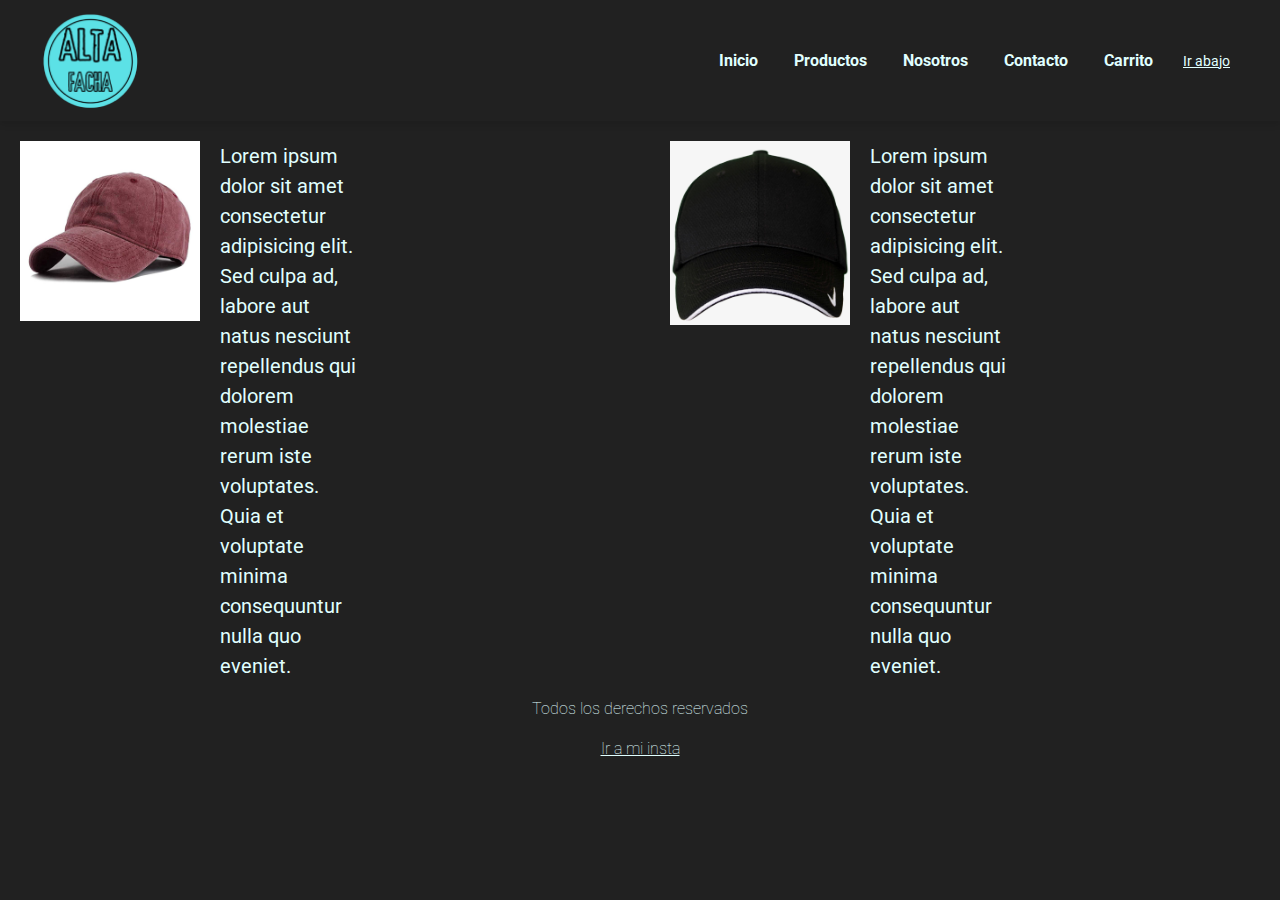
==== index.html @ fb7407e7 "archivos del proyecto" ====
<!DOCTYPE html>
<html lang="es">
<head>
    <meta charset="UTF-8">
    <meta name="viewport" content="width=device-width, initial-scale=1.0">
    
    <!-- link de tipografia -->
    <link rel="preconnect" href="https://fonts.googleapis.com">
    <link rel="preconnect" href="https://fonts.gstatic.com" crossorigin>
    <link href="https://fonts.googleapis.com/css2?family=Roboto:ital,wght@0,100;0,300;0,400;0,500;0,700;0,900;1,100;1,300;1,400;1,500;1,700;1,900&display=swap" rel="stylesheet">
    <!--link BT-->
    <link href="https://cdn.jsdelivr.net/npm/bootstrap@5.3.3/dist/css/bootstrap.min.css" rel="stylesheet" integrity="sha384-QWTKZyjpPEjISv5WaRU9OFeRpok6YctnYmDr5pNlyT2bRjXh0JMhjY6hW+ALEwIH" crossorigin="anonymous">
    
    <!-- link de css -->
    <link rel="stylesheet" href="./css/style.css">
    <title>Inicio</title>
</head>
<body>
    <header>
         <!-- imagen logo -->
         <div class="logo-container">
            <img src="./img/Alta-pinta.png" alt="Logo">
        </div>
        <!-- barra de navegacion -->
        <nav class="navbar navbar-expand-lg">
            <div class="container-fluid">
            <button class="navbar-toggler" type="button" data-bs-toggle="collapse" data-bs-target="#navbarNav" aria-controls="navbarNav" aria-expanded="false" aria-label="Toggle navigation">
                <span class="navbar-toggler-icon bg-color-white"></span>
            </button>
            <div class="collapse navbar-collapse" id="navbarNav">
                <ul class="navbar-nav">
                <li class="nav-item">
                    <a class="nav-link" href="./index.html">Inicio</a>
                </li>
                <li class="nav-item">
                    <a class="nav-link" href="./pages/productos.html">Productos</a>
                </li>
                <li class="nav-item">
                    <a class="nav-link" href="./pages/nosotros.html">Nosotros</a>
                </li>
                <li class="nav-item">
                    <a class="nav-link" href="./pages/contactos.html">Contacto</a>
                </li>
                <li class="nav-item">
                    <a class="nav-link" href="./pages/carrito.html">Carrito</a>
                </li>
                </ul>
            </div>
            </div>
        </nav>
        
        <!-- boton ir abajo-->
        <div class="scroll-link">
            <a href="#footer">Ir abajo</a>
        </div>
    </header>
    
<main class="main-index">
    <div class="primerimagen">
        <img src="img/Gorra-vintagerosa.jpg" alt="Gorra-vintagerosa">
    </div>
    <div class="descripcion-principal">
        <p>
            Lorem ipsum dolor sit amet consectetur adipisicing elit. Sed culpa ad, labore aut natus nesciunt repellendus qui dolorem molestiae rerum iste voluptates. Quia et voluptate minima consequuntur nulla quo eveniet.
        </p>
    </div>
    <div class="primerimagen">
        <img src="img/Gorra-nike2.png" alt="Gorra-nike2">
    </div>
    <div class="descripcion-principal">
        <p>
            Lorem ipsum dolor sit amet consectetur adipisicing elit. Sed culpa ad, labore aut natus nesciunt repellendus qui dolorem molestiae rerum iste voluptates. Quia et voluptate minima consequuntur nulla quo eveniet.
        </p>
    </div>        
</main>

<footer id="footer">
    <p> Todos los derechos reservados</p>
    <a href="https://www.instagram.com/ignacio.barrionuevo26/" target="_blank">
        Ir a mi insta
    </a>
</footer>

 <!--link js-->
 <script src="https://cdn.jsdelivr.net/npm/bootstrap@5.3.3/dist/js/bootstrap.bundle.min.js" integrity="sha384-YvpcrYf0tY3lHB60NNkmXc5s9fDVZLESaAA55NDzOxhy9GkcIdslK1eN7N6jIeHz" crossorigin="anonymous"></script>
</body>
</html>
---- css/style.css ----
/* =============================
   Reset y estilos
   ============================= */
   * {
    margin: 0;
    padding: 0;
    box-sizing: border-box;
}

body {
    font-family: "Roboto", sans-serif;
    background-color: #212121ff;
    color: lightcyan;
    
}

/* =============================
   Header
   ============================= */
header {
    display: flex;
    justify-content: space-between;
    align-items: center;
    padding: 10px 40px;
    background-color: #212121ff;
    box-shadow: 0 4px 6px rgba(0, 0, 0, 0.1);
}

/* Posicion del logo */
.logo-container {
    flex: 1;
}

.logo-container img {
    width: 100px;
}

/* Navbar a la derecha */

.navbar li {
    margin-left: 20px;
}

.navbar a {
    color: lightcyan;
    font-weight: bold;
}

.navbar a:hover {
    color: #007BFF;
}

/* boton Ir Abajo */
.scroll-link a {
    padding: 10px;
    font-size: 14px;
    color: lightcyan;
}

.scroll-link a:hover {
    color: #007BFF;
}

/* =============================
   estilos del main
   ============================= */
.main-index {
    text-align: center;
    background-color: #212121ff;
    display: flex;
    gap: 20px;
    margin-top: 20px;
}

main img {
    display: flow-root;
    width: 200px;
    padding-left: 20px;
}

div p {
    display: flex;
    text-align: left;
    font-size: 20px;
    width: 35%;
}
.Gorra-nike {
    width: 300px;
}

.titulo-nos {
    margin: 20px;
    gap: 20px;
    border: #ccc;
}

.descripcion-nos {
    background-color: rgb(34, 34, 34);
    width: 50%;
    display: grid;
    place-items: center;
    margin: auto;
    border-color: aqua;
    gap: 40px;
}


/*=====================================
 estilos para el formulario de contacto
 ====================================== */

.main-contactos {
    display: flex;
    flex-direction: column;
    align-items: center;
    margin: 50px auto;
    width: 50%;
    background-color: #333030;
    padding: 20px;
    box-shadow: 0 4px 10px rgba(0, 0, 0, 0.1);
}

.main-contactos h2 {
    margin-bottom: 20px;
    font-size: 24px;
    text-align: center;
    color: lightcyan;
}

/* ancho del contenedor del form */
form {
    width: 100%; 
}

fieldset {
    border: none;
    padding: 0;
}

.input-nombre, .input-email, .cuadro-texto {
    margin-bottom: 20px;
    width: 100%;
}

label {
    display: block;
    font-size: 16px;
    margin-bottom: 5px;
    color: lightcyan;
}

input[type="text"], input[type="email"], textarea {
    width: 100%;
    padding: 10px;
    font-size: 14px;
    border: 1px solid #ccc;
    border-radius: 5px;
    box-sizing: border-box;
}

textarea {
    resize: none;
}

input[type="submit"], input[type="reset"] {
    margin-top: 20px;
    padding: 10px 20px;
    background-color: #007BFF;
    color: lightcyan;
    border: none;
    border-radius: 5px;
    cursor: pointer;
}

input[type="submit"]:hover, input[type="reset"]:hover {
    background-color: #0056b3;
}

input[type="submit"], input[type="reset"] {
    margin-right: 10px;
}

/* ================ 
   Estilos Contactos 
   ================ */
main fieldset div {
    text-align: center;
}

/* =============================
   Estilos carrito
   ============================= */
.Productos-agregados {
    background-color: rgba(136, 79, 6, 0.527);
    margin: 20px;

}
.contenedor-carro {
    display: flex;
}
.descripcion-carrito {
    justify-content: left;
    text-align: center;
}

/* =============================
   Estilos imagenes de productos
   ============================= */
   .contenedordeimagenes {
    background-color:#212121ff;
    display: grid;
    grid-template-columns:repeat(3, 1fr);
    display: flex;
    justify-content: center;
    gap: 20px;
    padding: 30px;
    width: 75%;
    margin: 0 auto;
}

.gorra-vintagerosa,
.gorra-vintage2,
.gorra-vintage3 {
    display: flex;
    flex-direction: column;
    align-items: center;
    margin: 2rem;
}

.recomendados-prod {
    margin: 20px;
}

.titulo-gorras {
    text-align: center;
    margin-bottom: 10px;
}


/* =============================
   Footer
   ============================= */
footer {
    background-color: #212121ff;
    text-align: center;
    font-weight: lighter;
}

footer a {
    color: lightcyan;
}
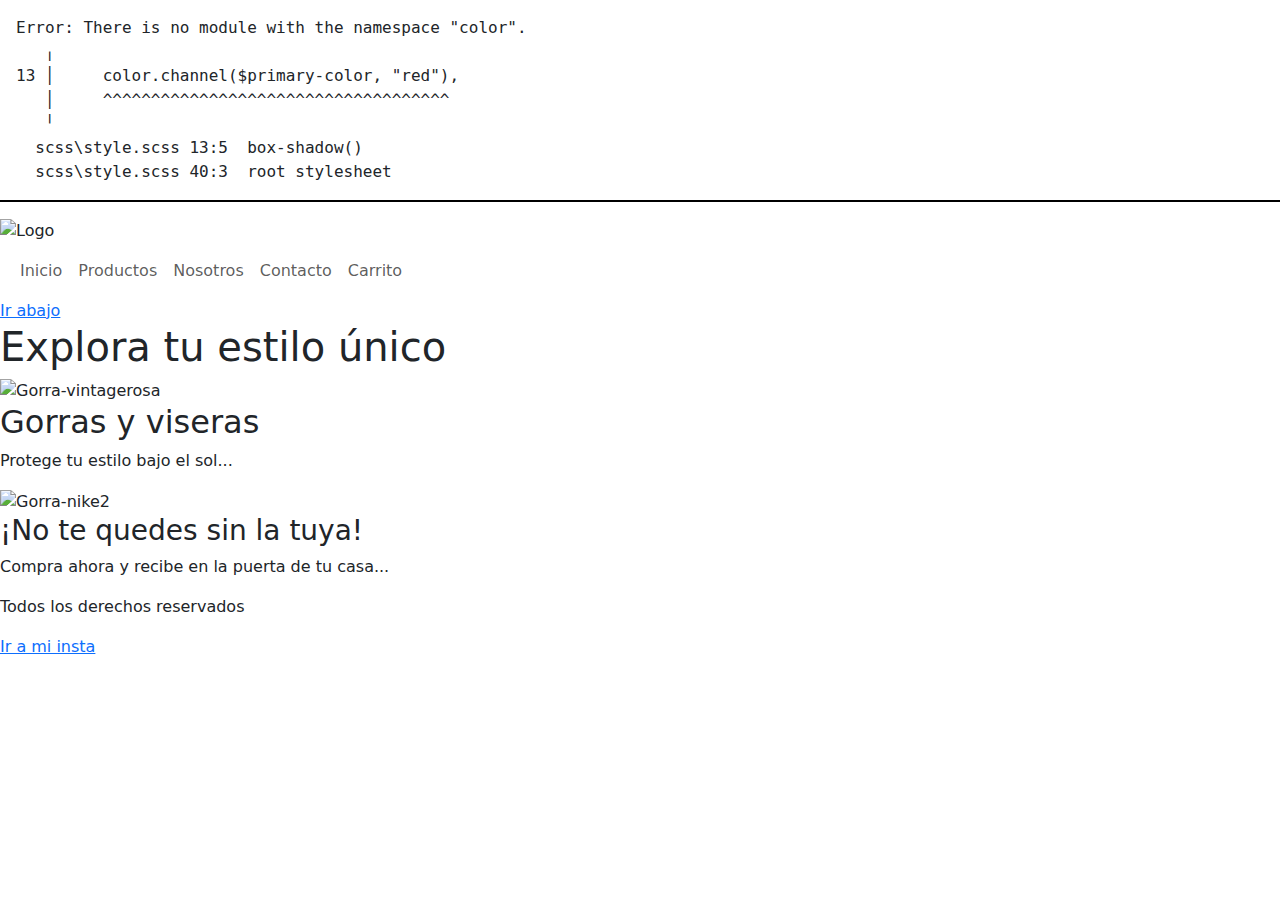
==== commit 332e6e5d: "actualizacion de estilos y eliminacion de imagenes obsoletas" ====
--- a/index.html
+++ b/index.html
@@ -55,24 +55,30 @@
         </div>
     </header>
     
-<main class="main-index">
-    <div class="primerimagen">
-        <img src="img/Gorra-vintagerosa.jpg" alt="Gorra-vintagerosa">
-    </div>
-    <div class="descripcion-principal">
-        <p>
-            Lorem ipsum dolor sit amet consectetur adipisicing elit. Sed culpa ad, labore aut natus nesciunt repellendus qui dolorem molestiae rerum iste voluptates. Quia et voluptate minima consequuntur nulla quo eveniet.
-        </p>
-    </div>
-    <div class="primerimagen">
-        <img src="img/Gorra-nike2.png" alt="Gorra-nike2">
-    </div>
-    <div class="descripcion-principal">
-        <p>
-            Lorem ipsum dolor sit amet consectetur adipisicing elit. Sed culpa ad, labore aut natus nesciunt repellendus qui dolorem molestiae rerum iste voluptates. Quia et voluptate minima consequuntur nulla quo eveniet.
-        </p>
-    </div>        
-</main>
+    <main class="main-index">
+        <h1 class="titulo-principal">Explora tu estilo único</h1>
+        
+        <div class="contenido">
+          <div class="primerimagen">
+            <img src="img/Gorra-vintagerosa.jpg" alt="Gorra-vintagerosa">
+          </div>
+          <div class="descripcion-principal">
+            <h2>Gorras y viseras</h2>
+            <p>Protege tu estilo bajo el sol...</p>
+          </div>
+        </div>
+      
+        <div class="contenido">
+          <div class="primerimagen">
+            <img src="img/Gorra-nike2.png" alt="Gorra-nike2">
+          </div>
+          <div class="descripcion-principal">
+            <h3>¡No te quedes sin la tuya!</h3>
+            <p>Compra ahora y recibe en la puerta de tu casa...</p>
+          </div>
+        </div>
+      </main>
+      
 
 <footer id="footer">
     <p> Todos los derechos reservados</p>
--- a/css/style.css
+++ b/css/style.css
@@ -1,251 +1,18 @@
-/* =============================
-   Reset y estilos
-   ============================= */
-   * {
-    margin: 0;
-    padding: 0;
-    box-sizing: border-box;
+/* Error: There is no module with the namespace "color".
+ *    ,
+ * 13 |     color.channel($primary-color, "red"), 
+ *    |     ^^^^^^^^^^^^^^^^^^^^^^^^^^^^^^^^^^^^
+ *    '
+ *   scss\style.scss 13:5  box-shadow()
+ *   scss\style.scss 40:3  root stylesheet */
+
+body::before {
+  font-family: "Source Code Pro", "SF Mono", Monaco, Inconsolata, "Fira Mono",
+      "Droid Sans Mono", monospace, monospace;
+  white-space: pre;
+  display: block;
+  padding: 1em;
+  margin-bottom: 1em;
+  border-bottom: 2px solid black;
+  content: 'Error: There is no module with the namespace "color".\a    \2577 \a 13 \2502      color.channel($primary-color, "red"), \d\a    \2502      ^^^^^^^^^^^^^^^^^^^^^^^^^^^^^^^^^^^^\a    \2575 \a   scss\\style.scss 13:5  box-shadow()\a   scss\\style.scss 40:3  root stylesheet';
 }
-
-body {
-    font-family: "Roboto", sans-serif;
-    background-color: #212121ff;
-    color: lightcyan;
-    
-}
-
-/* =============================
-   Header
-   ============================= */
-header {
-    display: flex;
-    justify-content: space-between;
-    align-items: center;
-    padding: 10px 40px;
-    background-color: #212121ff;
-    box-shadow: 0 4px 6px rgba(0, 0, 0, 0.1);
-}
-
-/* Posicion del logo */
-.logo-container {
-    flex: 1;
-}
-
-.logo-container img {
-    width: 100px;
-}
-
-/* Navbar a la derecha */
-
-.navbar li {
-    margin-left: 20px;
-}
-
-.navbar a {
-    color: lightcyan;
-    font-weight: bold;
-}
-
-.navbar a:hover {
-    color: #007BFF;
-}
-
-/* boton Ir Abajo */
-.scroll-link a {
-    padding: 10px;
-    font-size: 14px;
-    color: lightcyan;
-}
-
-.scroll-link a:hover {
-    color: #007BFF;
-}
-
-/* =============================
-   estilos del main
-   ============================= */
-.main-index {
-    text-align: center;
-    background-color: #212121ff;
-    display: flex;
-    gap: 20px;
-    margin-top: 20px;
-}
-
-main img {
-    display: flow-root;
-    width: 200px;
-    padding-left: 20px;
-}
-
-div p {
-    display: flex;
-    text-align: left;
-    font-size: 20px;
-    width: 35%;
-}
-.Gorra-nike {
-    width: 300px;
-}
-
-.titulo-nos {
-    margin: 20px;
-    gap: 20px;
-    border: #ccc;
-}
-
-.descripcion-nos {
-    background-color: rgb(34, 34, 34);
-    width: 50%;
-    display: grid;
-    place-items: center;
-    margin: auto;
-    border-color: aqua;
-    gap: 40px;
-}
-
-
-/*=====================================
- estilos para el formulario de contacto
- ====================================== */
-
-.main-contactos {
-    display: flex;
-    flex-direction: column;
-    align-items: center;
-    margin: 50px auto;
-    width: 50%;
-    background-color: #333030;
-    padding: 20px;
-    box-shadow: 0 4px 10px rgba(0, 0, 0, 0.1);
-}
-
-.main-contactos h2 {
-    margin-bottom: 20px;
-    font-size: 24px;
-    text-align: center;
-    color: lightcyan;
-}
-
-/* ancho del contenedor del form */
-form {
-    width: 100%; 
-}
-
-fieldset {
-    border: none;
-    padding: 0;
-}
-
-.input-nombre, .input-email, .cuadro-texto {
-    margin-bottom: 20px;
-    width: 100%;
-}
-
-label {
-    display: block;
-    font-size: 16px;
-    margin-bottom: 5px;
-    color: lightcyan;
-}
-
-input[type="text"], input[type="email"], textarea {
-    width: 100%;
-    padding: 10px;
-    font-size: 14px;
-    border: 1px solid #ccc;
-    border-radius: 5px;
-    box-sizing: border-box;
-}
-
-textarea {
-    resize: none;
-}
-
-input[type="submit"], input[type="reset"] {
-    margin-top: 20px;
-    padding: 10px 20px;
-    background-color: #007BFF;
-    color: lightcyan;
-    border: none;
-    border-radius: 5px;
-    cursor: pointer;
-}
-
-input[type="submit"]:hover, input[type="reset"]:hover {
-    background-color: #0056b3;
-}
-
-input[type="submit"], input[type="reset"] {
-    margin-right: 10px;
-}
-
-/* ================ 
-   Estilos Contactos 
-   ================ */
-main fieldset div {
-    text-align: center;
-}
-
-/* =============================
-   Estilos carrito
-   ============================= */
-.Productos-agregados {
-    background-color: rgba(136, 79, 6, 0.527);
-    margin: 20px;
-
-}
-.contenedor-carro {
-    display: flex;
-}
-.descripcion-carrito {
-    justify-content: left;
-    text-align: center;
-}
-
-/* =============================
-   Estilos imagenes de productos
-   ============================= */
-   .contenedordeimagenes {
-    background-color:#212121ff;
-    display: grid;
-    grid-template-columns:repeat(3, 1fr);
-    display: flex;
-    justify-content: center;
-    gap: 20px;
-    padding: 30px;
-    width: 75%;
-    margin: 0 auto;
-}
-
-.gorra-vintagerosa,
-.gorra-vintage2,
-.gorra-vintage3 {
-    display: flex;
-    flex-direction: column;
-    align-items: center;
-    margin: 2rem;
-}
-
-.recomendados-prod {
-    margin: 20px;
-}
-
-.titulo-gorras {
-    text-align: center;
-    margin-bottom: 10px;
-}
-
-
-/* =============================
-   Footer
-   ============================= */
-footer {
-    background-color: #212121ff;
-    text-align: center;
-    font-weight: lighter;
-}
-
-footer a {
-    color: lightcyan;
-}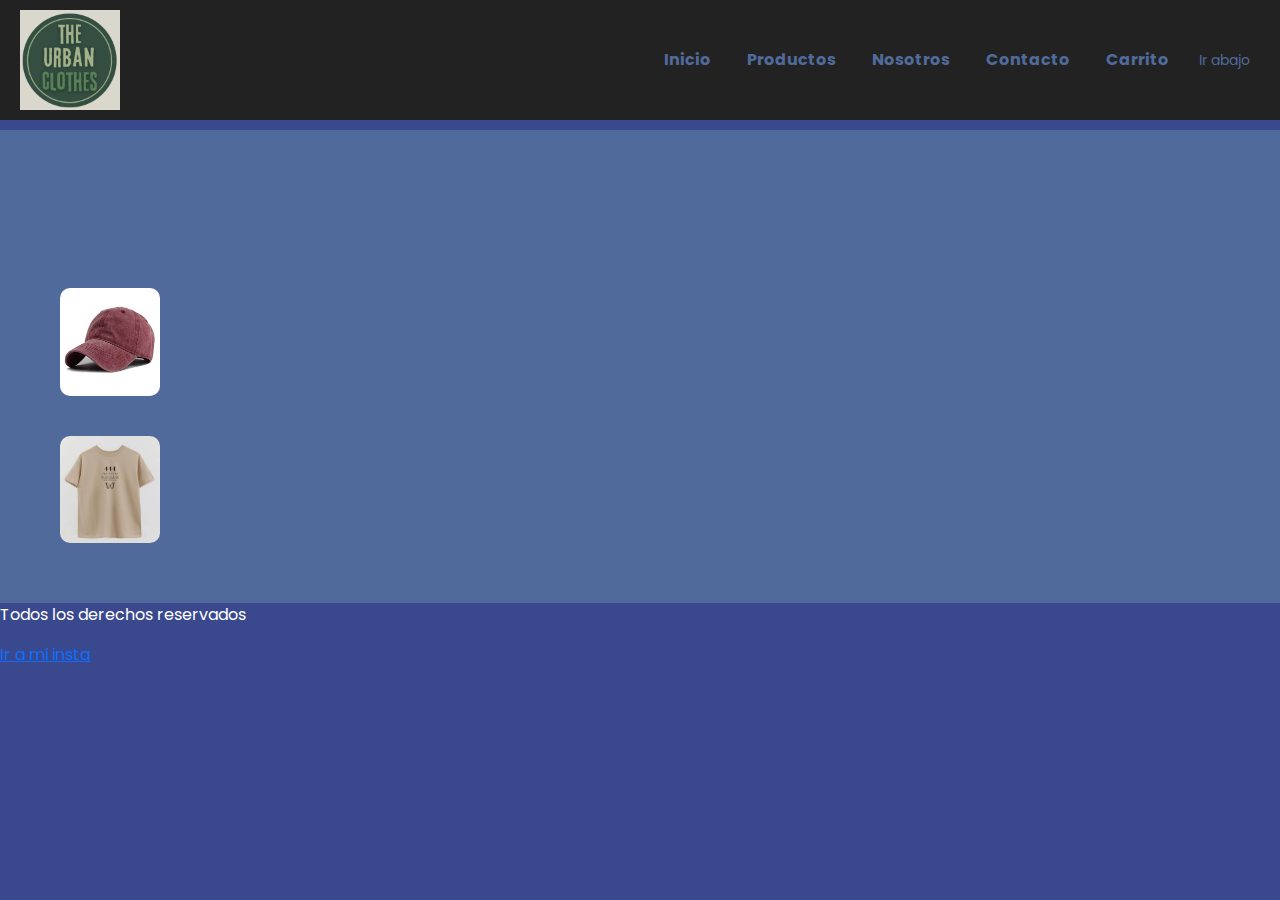
==== commit 7e7c64e1: "Agregando archivos CSS y SCSS con corrección de finales de línea" ====
--- a/index.html
+++ b/index.html
@@ -12,14 +12,14 @@
     <link href="https://cdn.jsdelivr.net/npm/bootstrap@5.3.3/dist/css/bootstrap.min.css" rel="stylesheet" integrity="sha384-QWTKZyjpPEjISv5WaRU9OFeRpok6YctnYmDr5pNlyT2bRjXh0JMhjY6hW+ALEwIH" crossorigin="anonymous">
     
     <!-- link de css -->
-    <link rel="stylesheet" href="./css/style.css">
+    <link rel="stylesheet" href="scss/style.css">
     <title>Inicio</title>
 </head>
 <body>
     <header>
          <!-- imagen logo -->
          <div class="logo-container">
-            <img src="./img/Alta-pinta.png" alt="Logo">
+            <img src="./img/alta-pinta (2).png" alt="Logo">
         </div>
         <!-- barra de navegacion -->
         <nav class="navbar navbar-expand-lg">
@@ -70,7 +70,7 @@
       
         <div class="contenido">
           <div class="primerimagen">
-            <img src="img/Gorra-nike2.png" alt="Gorra-nike2">
+            <img src="./img/remera-oversize-clara.jpg" alt="remera oversize">
           </div>
           <div class="descripcion-principal">
             <h3>¡No te quedes sin la tuya!</h3>
--- a/scss/style.css
+++ b/scss/style.css
@@ -0,0 +1,105 @@
+@import url("https://fonts.googleapis.com/css2?family=Poppins:wght@300;400;700&display=swap");
+* {
+  box-sizing: border-box;
+  margin: 0;
+  padding: 0;
+}
+
+body {
+  background-color: #3a498d;
+  color: #ffffff;
+  font-family: "Poppins", sans-serif;
+}
+
+header {
+  display: flex;
+  justify-content: space-between;
+  align-items: center;
+  padding: 10px 20px;
+  background-color: #222;
+}
+header .logo-container {
+  flex: 1;
+}
+header .logo-container img {
+  width: 100px;
+  height: auto;
+}
+header .navbar ul {
+  display: flex;
+  list-style: none;
+  padding: 0;
+  margin: 0;
+}
+header .navbar li {
+  margin-left: 20px;
+}
+header .navbar a {
+  color: #506b9b;
+  font-weight: bold;
+  text-decoration: none;
+}
+header .scroll-link a {
+  padding: 10px;
+  font-size: 14px;
+  color: #506b9b;
+  text-decoration: none;
+}
+header .scroll-link a:hover {
+  color: #333;
+}
+
+.main-index {
+  display: flex;
+  flex-direction: column;
+  justify-content: flex-start;
+  padding: 50px;
+  gap: 20px;
+  margin-top: 10px;
+  background-color: #506b9b;
+}
+.main-index .titulo-principal {
+  text-decoration: underline;
+  margin-bottom: 30px;
+  text-align: center;
+  font-size: 2.5rem;
+  color: #506b9b;
+}
+.main-index .contenido {
+  display: flex;
+  justify-content: space-between;
+  align-items: center;
+  gap: 10px;
+  padding: 10px;
+}
+@media (max-width: 768px) {
+  .main-index .contenido {
+    flex-direction: column;
+  }
+}
+.main-index .contenido .primerimagen img {
+  max-width: 25%;
+  height: auto;
+  border-radius: 10px;
+}
+@media (max-width: 768px) {
+  .main-index .contenido .primerimagen img {
+    max-width: 80%;
+  }
+}
+.main-index .contenido .descripcion-principal {
+  display: flex;
+  flex-direction: column;
+  justify-content: center;
+  text-align: left;
+  line-height: 1.8;
+  max-width: 50%;
+  color: #506b9b;
+  font-size: 1.2rem;
+}
+@media (max-width: 768px) {
+  .main-index .contenido .descripcion-principal {
+    max-width: 90%;
+    text-align: center;
+  }
+}/*# sourceMappingURL=style.css.map */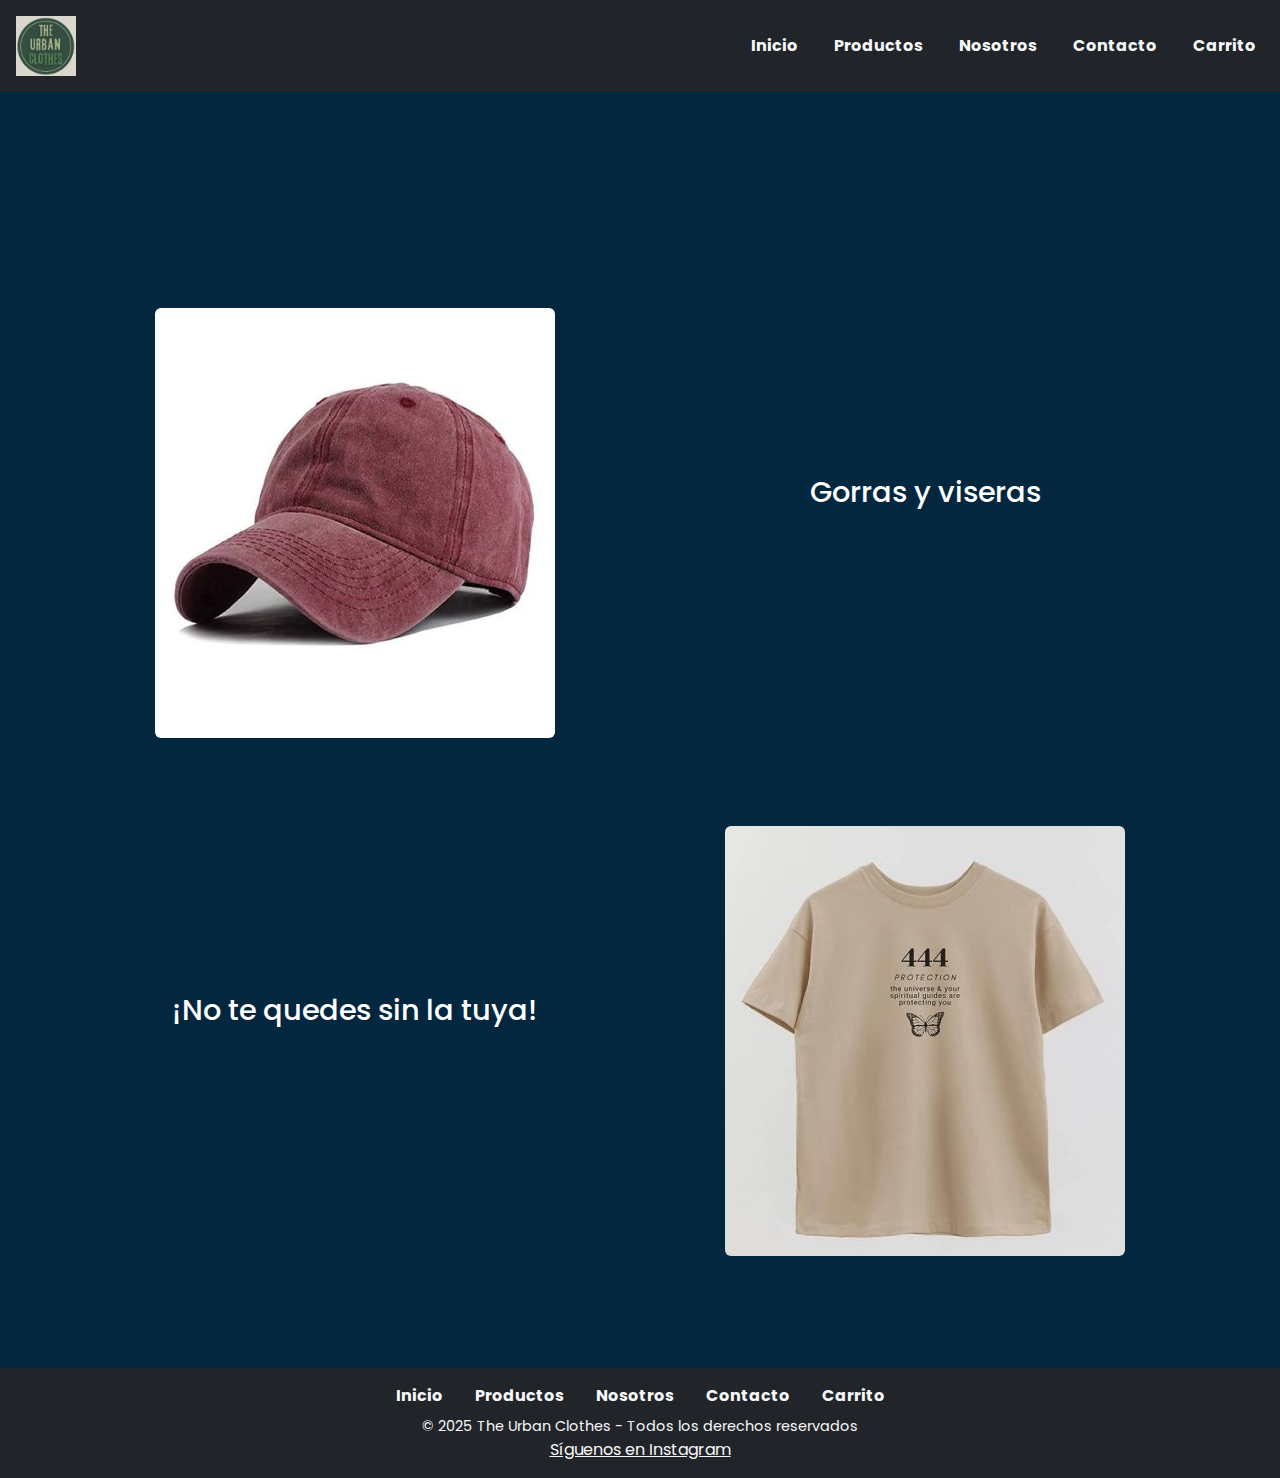
==== commit 8311989a: "actualizacion de index y scss" ====
--- a/index.html
+++ b/index.html
@@ -3,91 +3,90 @@
 <head>
     <meta charset="UTF-8">
     <meta name="viewport" content="width=device-width, initial-scale=1.0">
+    <meta name="description" content="Descubre las mejores gorras, viseras y remeras oversize en The Urban Clothes. Estilo único y comodidad para todos.">
     
-    <!-- link de tipografia -->
+    <!-- Google Fonts -->
     <link rel="preconnect" href="https://fonts.googleapis.com">
     <link rel="preconnect" href="https://fonts.gstatic.com" crossorigin>
-    <link href="https://fonts.googleapis.com/css2?family=Roboto:ital,wght@0,100;0,300;0,400;0,500;0,700;0,900;1,100;1,300;1,400;1,500;1,700;1,900&display=swap" rel="stylesheet">
-    <!--link BT-->
-    <link href="https://cdn.jsdelivr.net/npm/bootstrap@5.3.3/dist/css/bootstrap.min.css" rel="stylesheet" integrity="sha384-QWTKZyjpPEjISv5WaRU9OFeRpok6YctnYmDr5pNlyT2bRjXh0JMhjY6hW+ALEwIH" crossorigin="anonymous">
+    <link href="https://fonts.googleapis.com/css2?family=Roboto:wght@300;400;700&display=swap" rel="stylesheet">
     
-    <!-- link de css -->
-    <link rel="stylesheet" href="scss/style.css">
-    <title>Inicio</title>
+    <!-- Bootstrap CSS -->
+    <link href="https://cdn.jsdelivr.net/npm/bootstrap@5.3.3/dist/css/bootstrap.min.css" rel="stylesheet">
+    
+    <!-- CSS personalizado -->
+    <link rel="stylesheet" href="./scss/style.css">
+    <title>Inicio - The Urban Clothes</title>
+    <style>
+        html {
+            scroll-behavior: smooth;
+        }
+    </style>
 </head>
 <body>
-    <header>
-         <!-- imagen logo -->
-         <div class="logo-container">
-            <img src="./img/alta-pinta (2).png" alt="Logo">
+    <header class="d-flex justify-content-between align-items-center p-3 bg-dark">
+        <!-- Logo -->
+        <div class="logo-container">
+            <a href="./index.html">
+                <img src="./img/alta-pinta (2).png" alt="Logo The Urban Clothes" class="img-fluid" style="width: 60px;">
+            </a>
         </div>
-        <!-- barra de navegacion -->
+        <!-- Navegación -->
         <nav class="navbar navbar-expand-lg">
-            <div class="container-fluid">
-            <button class="navbar-toggler" type="button" data-bs-toggle="collapse" data-bs-target="#navbarNav" aria-controls="navbarNav" aria-expanded="false" aria-label="Toggle navigation">
-                <span class="navbar-toggler-icon bg-color-white"></span>
+            <button class="navbar-toggler" type="button" data-bs-toggle="collapse" data-bs-target="#navbarNav">
+                <span class="navbar-toggler-icon"></span>
             </button>
             <div class="collapse navbar-collapse" id="navbarNav">
-                <ul class="navbar-nav">
-                <li class="nav-item">
-                    <a class="nav-link" href="./index.html">Inicio</a>
-                </li>
-                <li class="nav-item">
-                    <a class="nav-link" href="./pages/productos.html">Productos</a>
-                </li>
-                <li class="nav-item">
-                    <a class="nav-link" href="./pages/nosotros.html">Nosotros</a>
-                </li>
-                <li class="nav-item">
-                    <a class="nav-link" href="./pages/contactos.html">Contacto</a>
-                </li>
-                <li class="nav-item">
-                    <a class="nav-link" href="./pages/carrito.html">Carrito</a>
-                </li>
+                <ul class="navbar-nav ms-auto">
+                    <li class="nav-item"><a class="nav-link text-light" href="./index.html">Inicio</a></li>
+                    <li class="nav-item"><a class="nav-link text-light" href="./pages/productos.html">Productos</a></li>
+                    <li class="nav-item"><a class="nav-link text-light" href="./pages/nosotros.html">Nosotros</a></li>
+                    <li class="nav-item"><a class="nav-link text-light" href="./pages/contactos.html">Contacto</a></li>
+                    <li class="nav-item"><a class="nav-link text-light" href="./pages/carrito.html">Carrito</a></li>
                 </ul>
             </div>
-            </div>
         </nav>
-        
-        <!-- boton ir abajo-->
-        <div class="scroll-link">
-            <a href="#footer">Ir abajo</a>
-        </div>
     </header>
     
-    <main class="main-index">
+    <main class="container text-center py-5">
         <h1 class="titulo-principal">Explora tu estilo único</h1>
+        <p class="subtitulo">Estilo, comodidad y calidad en un solo lugar. ¡Elegí el tuyo hoy!</p>
         
-        <div class="contenido">
-          <div class="primerimagen">
-            <img src="img/Gorra-vintagerosa.jpg" alt="Gorra-vintagerosa">
-          </div>
-          <div class="descripcion-principal">
-            <h2>Gorras y viseras</h2>
-            <p>Protege tu estilo bajo el sol...</p>
-          </div>
+        <div class="row align-items-center py-4">
+            <div class="col-md-6">
+                <img src="img/Gorra-vintagerosa.jpg" alt="Gorra vintage rosa" class="img-fluid rounded">
+            </div>
+            <div class="col-md-6">
+                <h2>Gorras y viseras</h2>
+                <p>Protege tu estilo bajo el sol con nuestra colección de gorras y viseras diseñadas para cada ocasión.</p>
+            </div>
         </div>
       
-        <div class="contenido">
-          <div class="primerimagen">
-            <img src="./img/remera-oversize-clara.jpg" alt="remera oversize">
-          </div>
-          <div class="descripcion-principal">
-            <h3>¡No te quedes sin la tuya!</h3>
-            <p>Compra ahora y recibe en la puerta de tu casa...</p>
-          </div>
+        <div class="row align-items-center py-4">
+            <div class="col-md-6 order-md-2">
+                <img src="./img/remera-oversize-clara.jpg" alt="Remera oversize clara" class="img-fluid rounded">
+            </div>
+            <div class="col-md-6 order-md-1">
+                <h2>¡No te quedes sin la tuya!</h2>
+                <p>Luce con confianza, viste con actitud. Nuestra colección te espera.</p>
+            </div>
         </div>
-      </main>
-      
-
-<footer id="footer">
-    <p> Todos los derechos reservados</p>
-    <a href="https://www.instagram.com/ignacio.barrionuevo26/" target="_blank">
-        Ir a mi insta
-    </a>
-</footer>
-
- <!--link js-->
- <script src="https://cdn.jsdelivr.net/npm/bootstrap@5.3.3/dist/js/bootstrap.bundle.min.js" integrity="sha384-YvpcrYf0tY3lHB60NNkmXc5s9fDVZLESaAA55NDzOxhy9GkcIdslK1eN7N6jIeHz" crossorigin="anonymous"></script>
+    </main>
+    
+    <footer class="bg-dark text-light text-center py-3">
+        <nav>
+            <ul class="list-unstyled d-flex justify-content-center mb-2">
+                <li class="mx-3"><a class="text-light" href="./index.html">Inicio</a></li>
+                <li class="mx-3"><a class="text-light" href="./pages/productos.html">Productos</a></li>
+                <li class="mx-3"><a class="text-light" href="./pages/nosotros.html">Nosotros</a></li>
+                <li class="mx-3"><a class="text-light" href="./pages/contactos.html">Contacto</a></li>
+                <li class="mx-3"><a class="text-light" href="./pages/carrito.html">Carrito</a></li>
+            </ul>
+        </nav>
+        <p class="mb-0">&copy; 2025 The Urban Clothes - Todos los derechos reservados</p>
+        <a href="https://www.instagram.com/ignacio.barrionuevo26/" target="_blank" class="text-light">Síguenos en Instagram</a>
+    </footer>
+    
+    <!-- Bootstrap JS -->
+    <script src="https://cdn.jsdelivr.net/npm/bootstrap@5.3.3/dist/js/bootstrap.bundle.min.js"></script>
 </body>
-</html>+</html>
--- a/scss/style.css
+++ b/scss/style.css
@@ -6,9 +6,9 @@
 }
 
 body {
-  background-color: #3a498d;
+  background-color: #03273f;
+  font-family: "Poppins", sans-serif;
   color: #ffffff;
-  font-family: "Poppins", sans-serif;
 }
 
 header {
@@ -16,13 +16,13 @@
   justify-content: space-between;
   align-items: center;
   padding: 10px 20px;
-  background-color: #222;
+  background-color: #506b9b;
 }
 header .logo-container {
   flex: 1;
 }
 header .logo-container img {
-  width: 100px;
+  width: 60px;
   height: auto;
 }
 header .navbar ul {
@@ -35,71 +35,83 @@
   margin-left: 20px;
 }
 header .navbar a {
-  color: #506b9b;
+  color: #222;
   font-weight: bold;
   text-decoration: none;
 }
-header .scroll-link a {
-  padding: 10px;
-  font-size: 14px;
-  color: #506b9b;
-  text-decoration: none;
-}
-header .scroll-link a:hover {
-  color: #333;
+header .navbar a:hover {
+  color: #ffffff;
 }
 
-.main-index {
-  display: flex;
-  flex-direction: column;
-  justify-content: flex-start;
-  padding: 50px;
-  gap: 20px;
-  margin-top: 10px;
-  background-color: #506b9b;
+main {
+  text-align: center;
+  padding: 50px 0;
 }
-.main-index .titulo-principal {
+main .titulo-principal {
+  font-size: 2.5rem;
+  color: #c8d4e4;
   text-decoration: underline;
-  margin-bottom: 30px;
-  text-align: center;
-  font-size: 2.5rem;
-  color: #506b9b;
+  margin-bottom: 20px;
+  opacity: 0;
+  transform: translateY(-20px);
+  animation: fadeIn 1s ease-out forwards;
 }
-.main-index .contenido {
-  display: flex;
-  justify-content: space-between;
-  align-items: center;
-  gap: 10px;
-  padding: 10px;
-}
-@media (max-width: 768px) {
-  .main-index .contenido {
-    flex-direction: column;
+@keyframes fadeIn {
+  to {
+    opacity: 1;
+    transform: translateY(0);
   }
 }
-.main-index .contenido .primerimagen img {
-  max-width: 25%;
-  height: auto;
-  border-radius: 10px;
+main .subtitulo {
+  font-size: 1.5rem;
+  color: #ffffff;
+  margin-bottom: 40px;
 }
-@media (max-width: 768px) {
-  .main-index .contenido .primerimagen img {
-    max-width: 80%;
+main .row {
+  margin-bottom: 40px;
+}
+main h2 {
+  font-size: 1.8rem;
+  margin-top: 20px;
+}
+main p {
+  font-size: 1.2rem;
+  color: #ffffff;
+  opacity: 0;
+  animation: fadeInText 1.5s ease-in-out forwards;
+}
+@keyframes fadeInText {
+  from {
+    opacity: 0;
+  }
+  to {
+    opacity: 1;
   }
 }
-.main-index .contenido .descripcion-principal {
+
+footer {
+  background-color: #506b9b;
+  text-align: center;
+  padding: 20px;
+}
+footer nav ul {
+  list-style: none;
+  padding: 0;
   display: flex;
-  flex-direction: column;
   justify-content: center;
-  text-align: left;
-  line-height: 1.8;
-  max-width: 50%;
-  color: #506b9b;
-  font-size: 1.2rem;
+  margin-bottom: 10px;
 }
-@media (max-width: 768px) {
-  .main-index .contenido .descripcion-principal {
-    max-width: 90%;
-    text-align: center;
-  }
+footer nav ul li {
+  margin: 0 15px;
+}
+footer nav ul li a {
+  color: white;
+  text-decoration: none;
+  font-weight: bold;
+}
+footer nav ul li a:hover {
+  text-decoration: underline;
+}
+footer p {
+  font-size: 0.9rem;
 }/*# sourceMappingURL=style.css.map */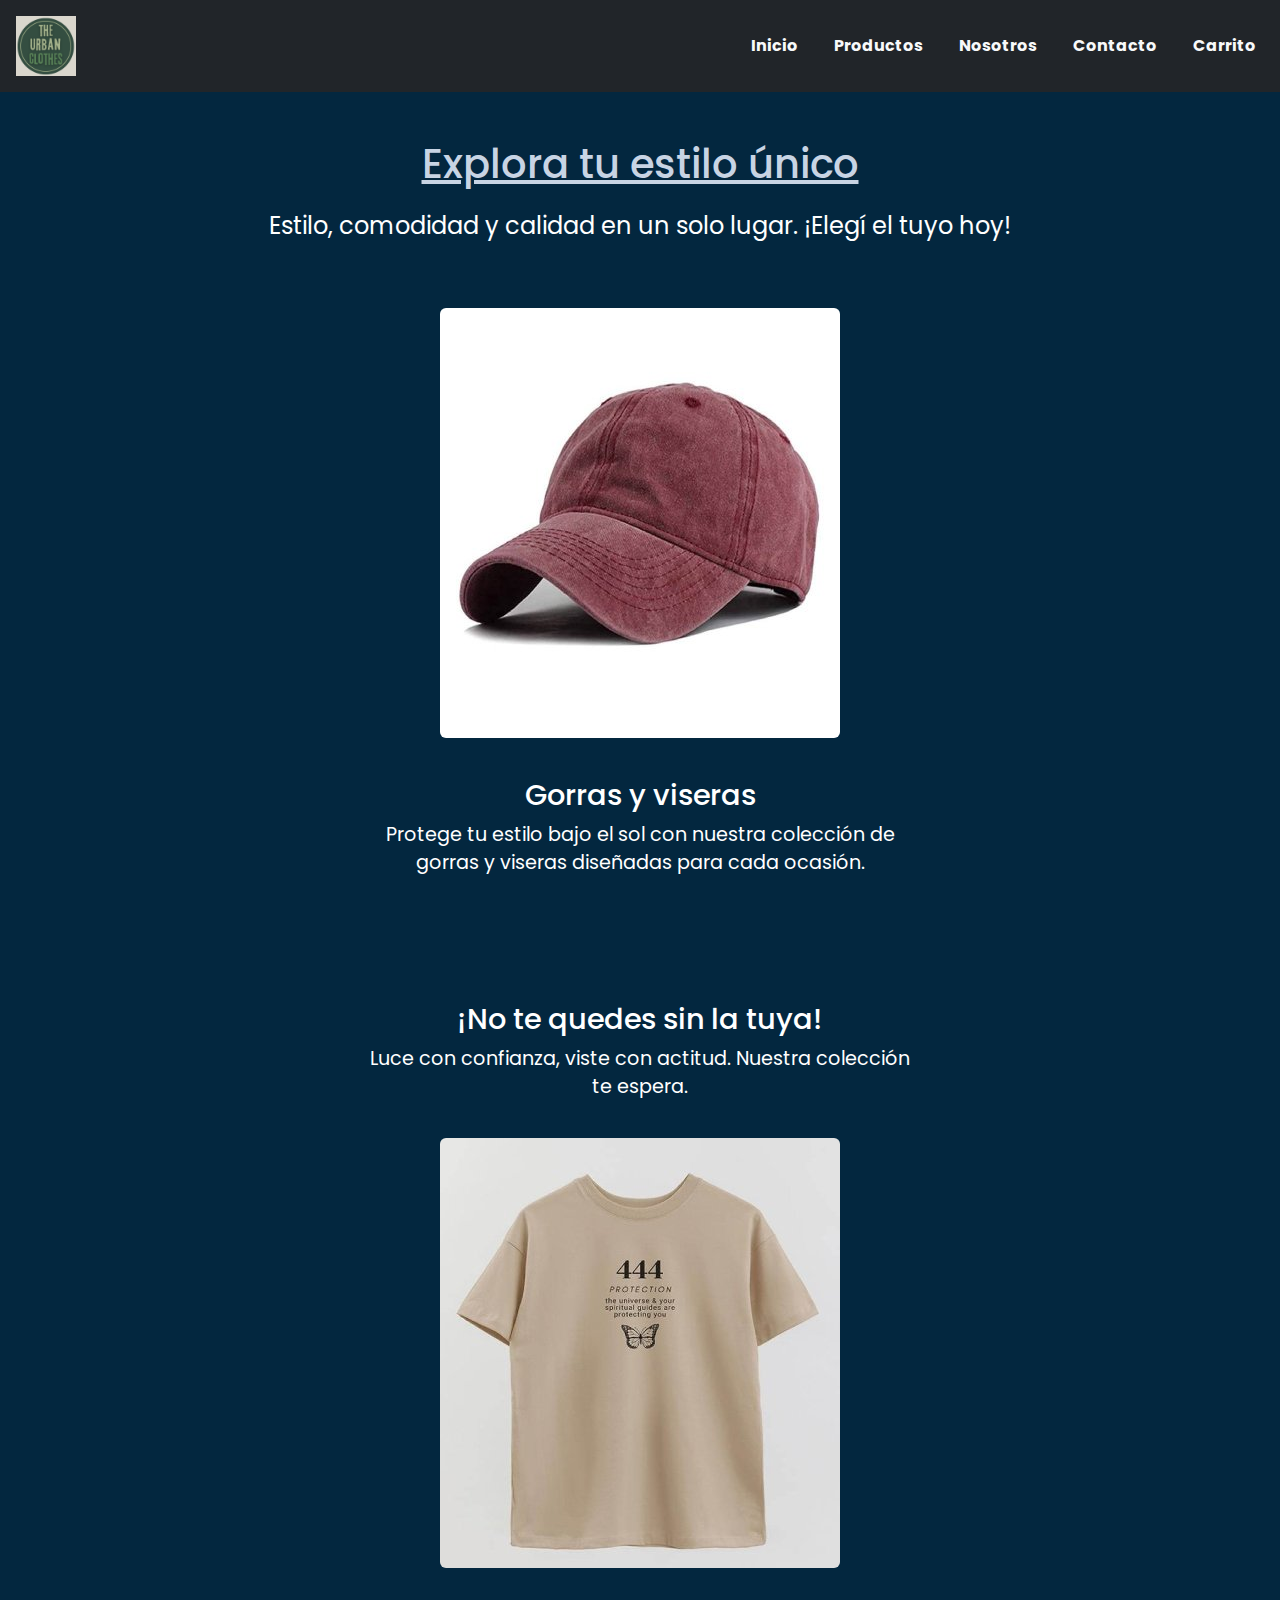
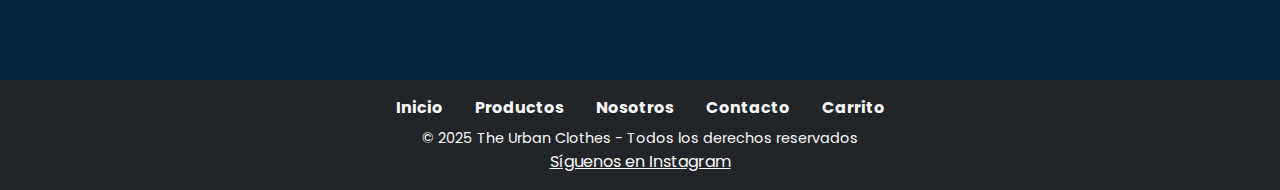
==== commit 9ee8e2f8: "modificacion en scss" ====
--- a/index.html
+++ b/index.html
@@ -14,7 +14,7 @@
     <link href="https://cdn.jsdelivr.net/npm/bootstrap@5.3.3/dist/css/bootstrap.min.css" rel="stylesheet">
     
     <!-- CSS personalizado -->
-    <link rel="stylesheet" href="./scss/style.css">
+    <link rel="stylesheet" href="./css/style.css">
     <title>Inicio - The Urban Clothes</title>
     <style>
         html {
--- a/css/style.css
+++ b/css/style.css
@@ -0,0 +1,178 @@
+@import url("https://fonts.googleapis.com/css2?family=Poppins:wght@300;400;700&display=swap");
+* {
+  box-sizing: border-box;
+  margin: 0;
+  padding: 0;
+}
+
+body {
+  background-color: #03273f;
+  font-family: "Poppins", sans-serif;
+  color: #ffffff;
+  transition: background-color 0.3s ease-in-out;
+}
+
+header {
+  display: flex;
+  justify-content: space-between;
+  align-items: center;
+  padding: 10px 20px;
+  background-color: #506b9b;
+  position: relative;
+}
+header .logo-container {
+  flex: 1;
+}
+header .logo-container img {
+  width: 60px;
+  height: auto;
+}
+header .navbar ul {
+  display: flex;
+  list-style: none;
+  padding: 0;
+  margin: 0;
+}
+header .navbar li {
+  margin-left: 20px;
+}
+header .navbar a {
+  color: #222;
+  font-weight: bold;
+  text-decoration: none;
+  transition: color 0.3s;
+}
+header .navbar a:hover {
+  color: #ffffff;
+}
+header .menu-toggle {
+  display: none;
+  font-size: 2rem;
+  cursor: pointer;
+  transition: transform 0.3s;
+}
+header .menu-toggle:hover {
+  transform: rotate(90deg);
+}
+@media (max-width: 768px) {
+  header .navbar {
+    display: none;
+    flex-direction: column;
+    position: absolute;
+    top: 100%;
+    left: 0;
+    width: 100%;
+    background: #506b9b;
+    transition: all 0.3s ease-in-out;
+  }
+  header .navbar ul {
+    flex-direction: column;
+    align-items: center;
+  }
+  header .menu-toggle {
+    display: block;
+  }
+}
+
+main {
+  text-align: center;
+  padding: 50px 0;
+}
+main .titulo-principal {
+  font-size: clamp(2rem, 5vw, 2.5rem);
+  color: #c8d4e4;
+  text-decoration: underline;
+  margin-bottom: 20px;
+  animation: fadeIn 1s ease-in-out;
+}
+main .subtitulo {
+  font-size: clamp(1.2rem, 4vw, 1.5rem);
+  color: #ffffff;
+  margin-bottom: 40px;
+  animation: fadeIn 1.2s ease-in-out;
+}
+main .row {
+  display: flex;
+  flex-wrap: wrap;
+  justify-content: center;
+  gap: 20px;
+  margin-bottom: 40px;
+  animation: fadeInUp 1.5s ease-in-out;
+}
+main h2 {
+  font-size: clamp(1.5rem, 4vw, 1.8rem);
+  margin-top: 20px;
+}
+main p {
+  font-size: clamp(1rem, 3vw, 1.2rem);
+  color: #ffffff;
+}
+
+footer {
+  background-color: #506b9b;
+  text-align: center;
+  padding: 20px;
+}
+footer nav ul {
+  list-style: none;
+  padding: 0;
+  display: flex;
+  justify-content: center;
+  margin-bottom: 10px;
+}
+footer nav ul li {
+  margin: 0 15px;
+}
+footer nav ul li a {
+  color: white;
+  text-decoration: none;
+  font-weight: bold;
+  transition: text-decoration 0.3s;
+}
+footer nav ul li a:hover {
+  text-decoration: underline;
+}
+footer p {
+  font-size: 0.9rem;
+}
+
+#scrollToTop {
+  position: fixed;
+  bottom: 20px;
+  right: 20px;
+  background: #c8d4e4;
+  color: white;
+  padding: 10px 15px;
+  border-radius: 50%;
+  cursor: pointer;
+  display: none;
+  transition: background 0.3s;
+}
+#scrollToTop:hover {
+  background: rgb(165.7926829268, 185.256097561, 211.2073170732);
+}
+
+@keyframes fadeIn {
+  from {
+    opacity: 0;
+  }
+  to {
+    opacity: 1;
+  }
+}
+@keyframes fadeInUp {
+  from {
+    opacity: 0;
+    transform: translateY(20px);
+  }
+  to {
+    opacity: 1;
+    transform: translateY(0);
+  }
+}
+img {
+  max-width: 100%;
+  height: auto;
+}
+
+/*# sourceMappingURL=style.css.map */
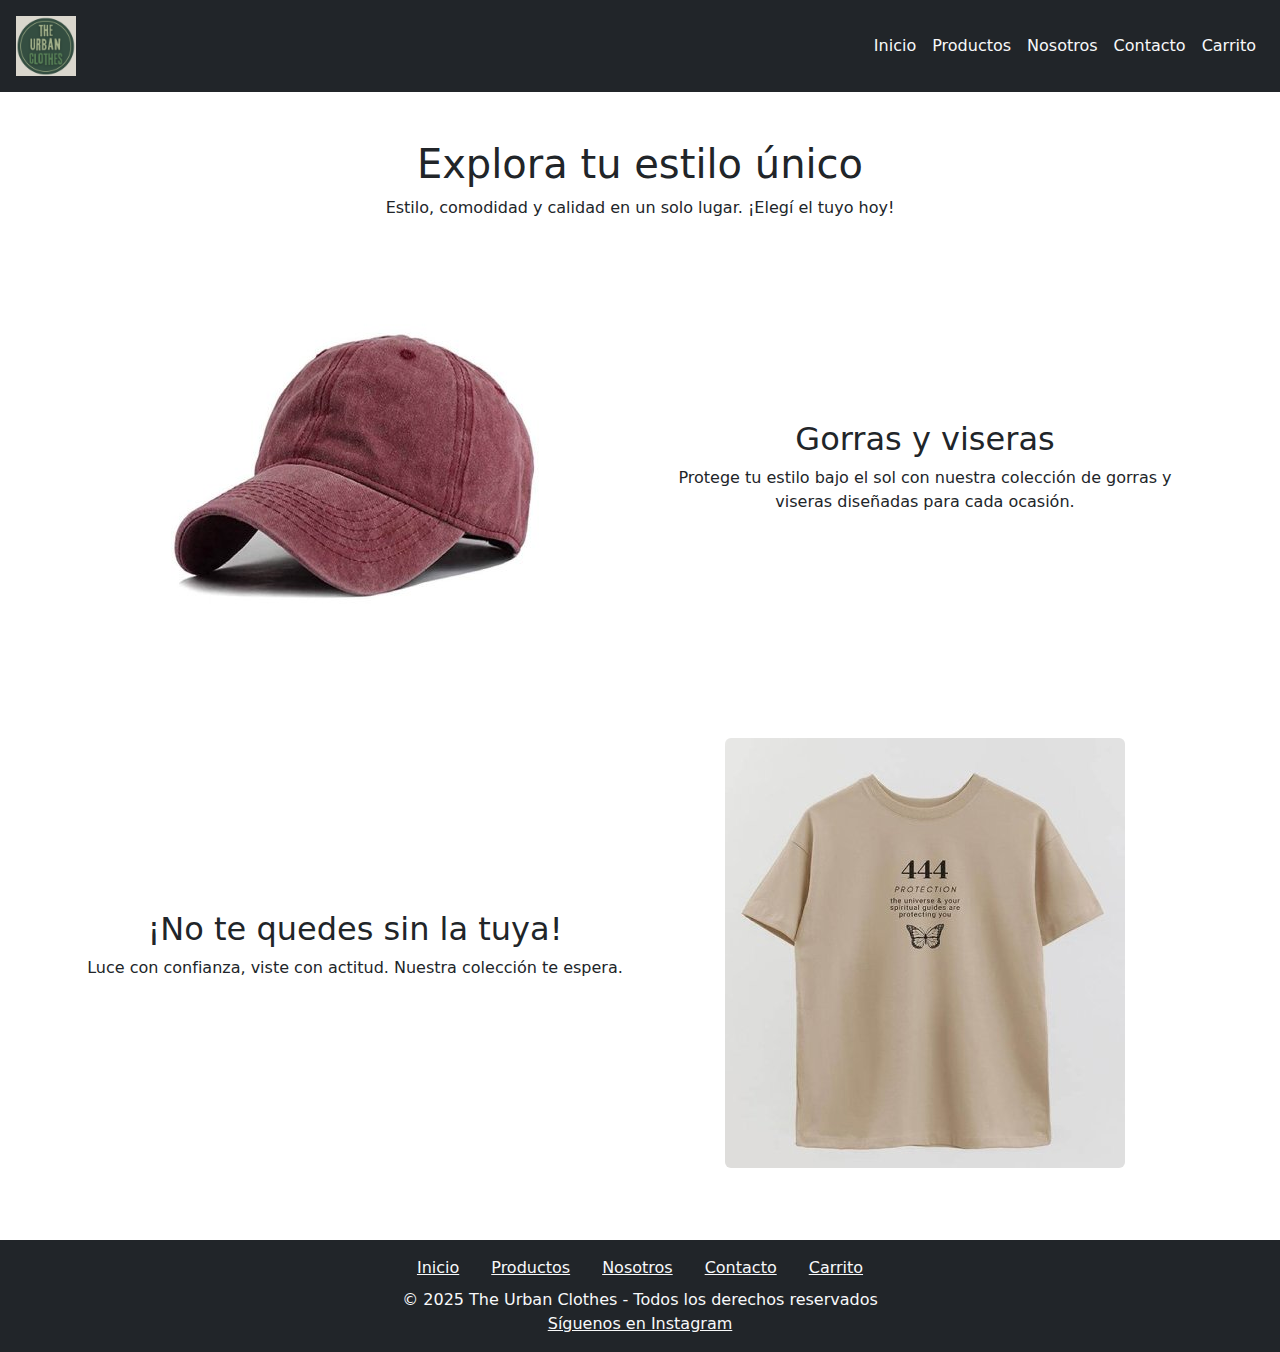
==== commit bc9ab00a: "actualizaciones de estilos en index y productos" ====
--- a/index.html
+++ b/index.html
@@ -14,7 +14,7 @@
     <link href="https://cdn.jsdelivr.net/npm/bootstrap@5.3.3/dist/css/bootstrap.min.css" rel="stylesheet">
     
     <!-- CSS personalizado -->
-    <link rel="stylesheet" href="./css/style.css">
+    <link rel="stylesheet" href="./scss/">
     <title>Inicio - The Urban Clothes</title>
     <style>
         html {
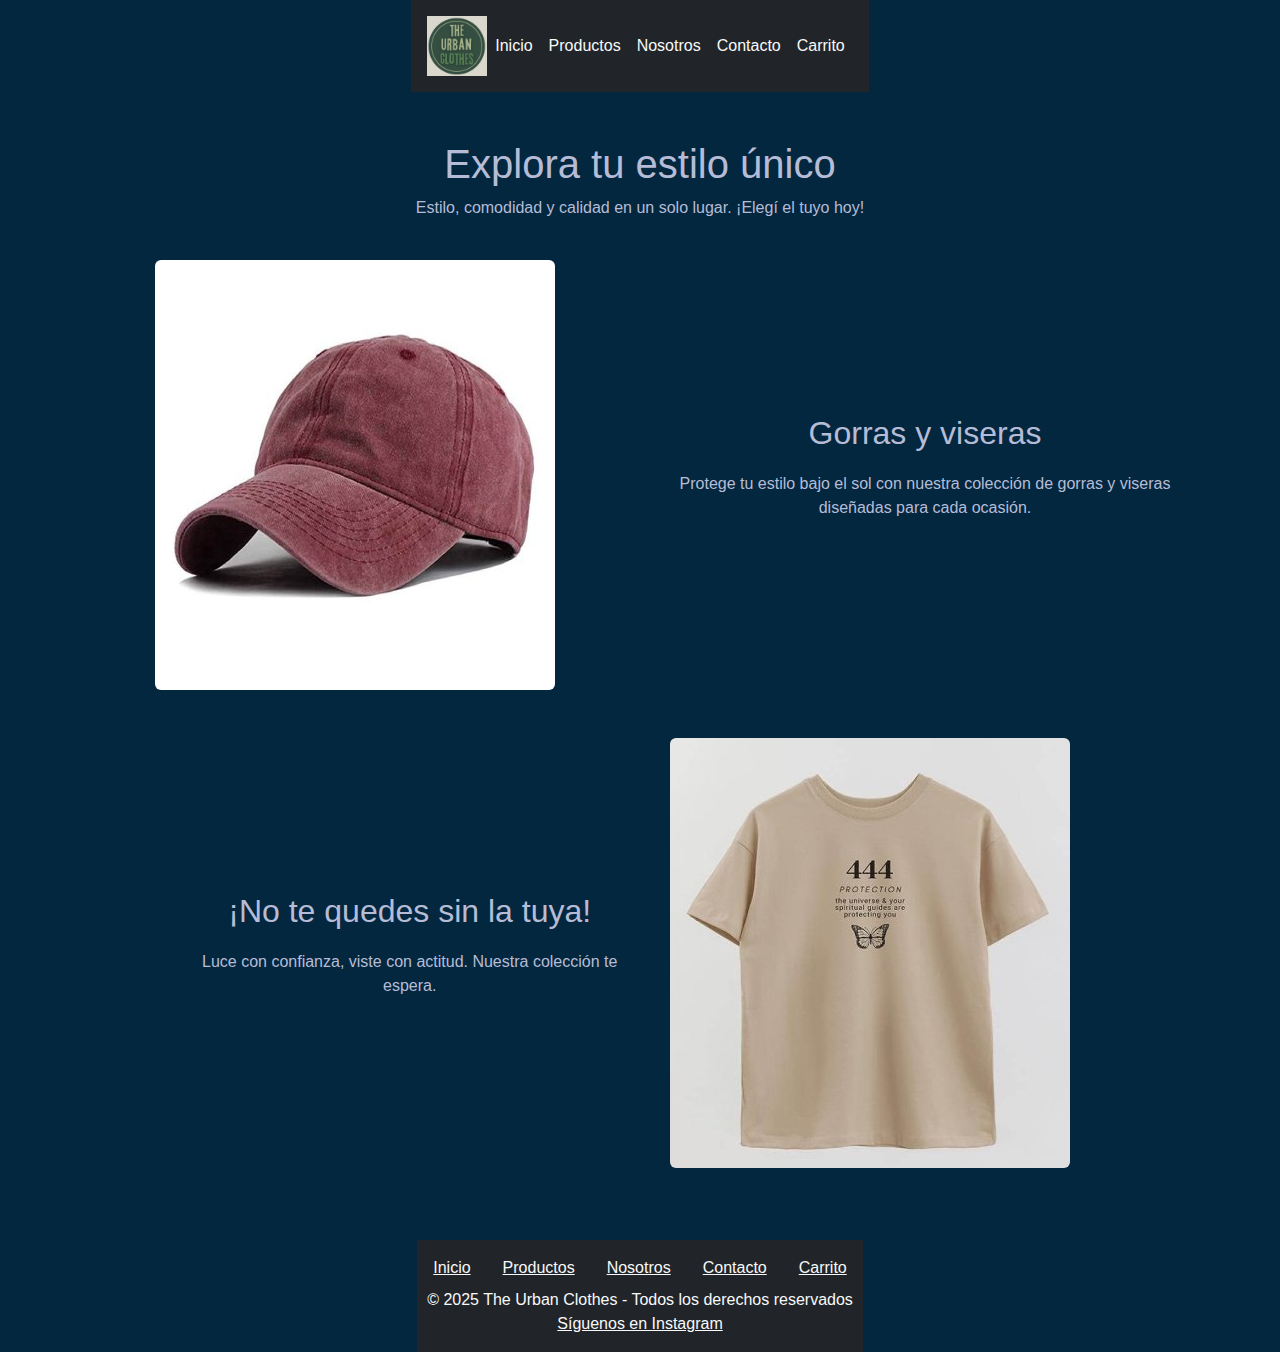
==== commit 05a70af0: "organizacion del explorer y solucion de la compilacion" ====
--- a/index.html
+++ b/index.html
@@ -14,7 +14,7 @@
     <link href="https://cdn.jsdelivr.net/npm/bootstrap@5.3.3/dist/css/bootstrap.min.css" rel="stylesheet">
     
     <!-- CSS personalizado -->
-    <link rel="stylesheet" href="./scss/">
+    <link rel="stylesheet" href="./css/style.css">
     <title>Inicio - The Urban Clothes</title>
     <style>
         html {
--- a/css/style.css
+++ b/css/style.css
@@ -0,0 +1,116 @@
+@charset "UTF-8";
+/* Estilos de la página de productos */
+.productos-container {
+  display: grid;
+  grid-template-columns: repeat(auto-fit, minmax(250px, 1fr));
+  gap: 20px;
+  padding: 20px;
+  width: 90%;
+  max-width: 1200px;
+  margin: auto;
+}
+
+.producto {
+  background-color: white;
+  border-radius: 10px;
+  box-shadow: 0 4px 8px rgba(0, 0, 0, 0.1);
+  overflow: hidden;
+  text-align: center;
+  padding: 20px;
+}
+.producto img {
+  width: 100%;
+  height: auto;
+  border-bottom: 2px solid #03273f;
+  transition: transform 0.3s ease;
+}
+.producto img:hover {
+  transform: scale(1.05);
+}
+.producto h3 {
+  font-size: 1.5rem;
+  color: #03273f;
+}
+.producto p {
+  font-size: 1rem;
+  color: #b6bcd6;
+  margin: 10px 0;
+}
+.producto .btn-comprar {
+  display: inline-block;
+  background-color: #03273f;
+  color: rgb(194, 22, 22);
+  padding: 10px 20px;
+  text-decoration: none;
+  border-radius: 5px;
+  transition: background 0.3s ease;
+}
+.producto .btn-comprar:hover {
+  background-color: rgb(0.6818181818, 8.8636363636, 14.3181818182);
+}
+
+/* Responsividad */
+@media (max-width: 768px) {
+  .productos-container {
+    grid-template-columns: 1fr;
+  }
+}
+/* Responsividad index */
+@media (max-width: 768px) {
+  h2 {
+    font-size: 1.5rem;
+  }
+  .img-container {
+    flex-direction: column;
+    align-items: center;
+  }
+}
+/* Reset y estilos generales */
+* {
+  margin: 0;
+  padding: 0;
+  box-sizing: border-box;
+}
+
+body {
+  font-family: "Poppins", sans-serif;
+  background-color: #03273f;
+  color: #b6bcd6;
+  display: flex;
+  flex-direction: column;
+  align-items: center;
+}
+
+/* Contenedor principal */
+main {
+  display: flex;
+  flex-direction: column;
+  justify-content: center;
+  align-items: center;
+  min-height: 100vh;
+  padding: 20px;
+  text-align: center;
+}
+
+/* Estilos de encabezados */
+h2 {
+  font-size: 2rem;
+  margin-bottom: 20px;
+  color: #b6bcd6;
+}
+
+/* Estilos de imágenes */
+.img-container {
+  display: flex;
+  flex-wrap: wrap;
+  justify-content: center;
+  gap: 20px;
+}
+.img-container img {
+  max-width: 100%;
+  height: auto;
+  border-radius: 10px;
+  box-shadow: 0 4px 8px rgba(0, 0, 0, 0.2);
+}
+
+/*# sourceMappingURL=style.css.map */
